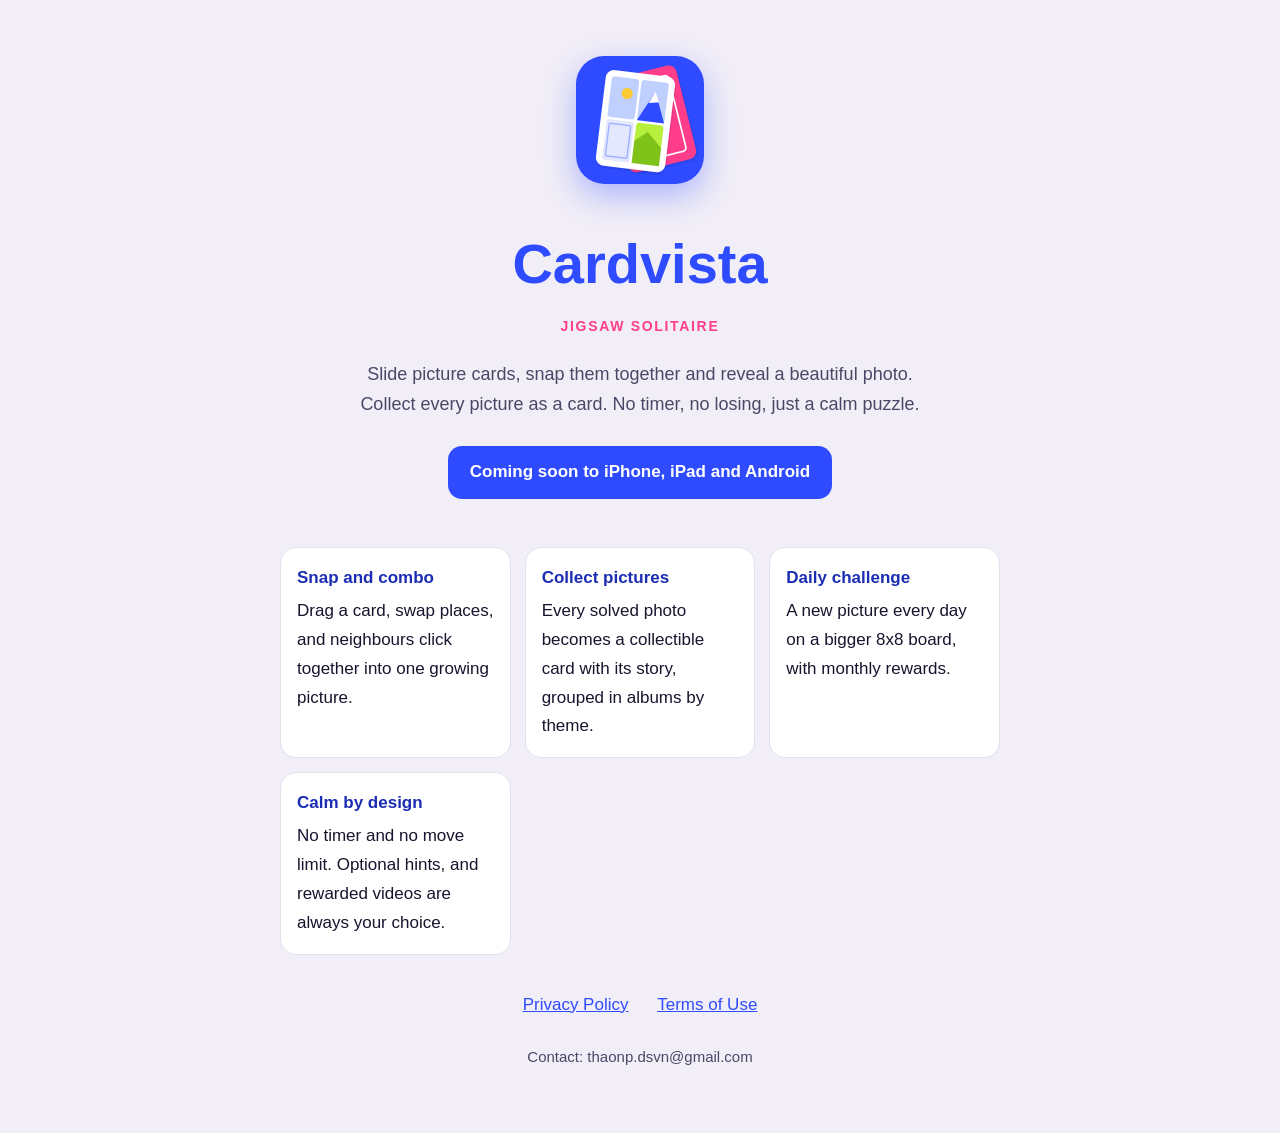
==== index.html @ 9e53ef34 "Add files via upload" ====
<!DOCTYPE html>
<html lang="en">
<head>
<meta charset="utf-8">
<meta name="viewport" content="width=device-width, initial-scale=1">
<title>Cardvista: Jigsaw Solitaire</title>
<meta name="description" content="Cardvista: Jigsaw Solitaire. Slide picture cards, snap them together and reveal beautiful photos. A relaxing puzzle with no timer and no losing.">
<link rel="icon" type="image/png" href="icon.png">
<link rel="stylesheet" href="style.css">
</head>
<body>
<div class="hero">
  <img src="icon.png" alt="Cardvista icon" width="128" height="128">
  <h1>Cardvista</h1>
  <p class="tag">Jigsaw Solitaire</p>
  <p class="pitch">Slide picture cards, snap them together and reveal a beautiful photo. Collect every picture as a card. No timer, no losing, just a calm puzzle.</p>
  <span class="soon">Coming soon to iPhone, iPad and Android</span>
</div>
<div class="feat">
  <div><b>Snap and combo</b>Drag a card, swap places, and neighbours click together into one growing picture.</div>
  <div><b>Collect pictures</b>Every solved photo becomes a collectible card with its story, grouped in albums by theme.</div>
  <div><b>Daily challenge</b>A new picture every day on a bigger 8x8 board, with monthly rewards.</div>
  <div><b>Calm by design</b>No timer and no move limit. Optional hints, and rewarded videos are always your choice.</div>
</div>
<div class="links">
  <a href="privacy.html">Privacy Policy</a>
  <a href="terms.html">Terms of Use</a>
</div>
<footer class="wrap" style="text-align:center;padding-top:24px">Contact: thaonp.dsvn@gmail.com</footer>
</body>
</html>
---- style.css ----
:root{--cobalt:#2E4BFF;--cobalt7:#1B2DB3;--ink:#18142E;--ink6:#4C4766;--paper:#fff;--table:#F1EEF7;--line:#E4E0EE;--pink:#FF3D8B}
*{margin:0;padding:0;box-sizing:border-box}
body{font-family:-apple-system,BlinkMacSystemFont,"Segoe UI",Roboto,Helvetica,Arial,sans-serif;background:var(--table);color:var(--ink);line-height:1.7;font-size:17px}
.wrap{max-width:760px;margin:0 auto;padding:40px 20px 64px}
header a{font-weight:800;font-size:22px;color:var(--cobalt);text-decoration:none}
h1{font-size:32px;margin:24px 0 4px;color:var(--ink)}
h2{font-size:21px;margin:30px 0 8px;color:var(--cobalt7)}
.date{color:var(--ink6);margin-bottom:28px}
p,li{margin-bottom:10px}ul{padding-left:22px}
a{color:var(--cobalt)}
code{background:#E3E8FF;padding:1px 6px;border-radius:6px;font-size:15px}
table{border-collapse:collapse;width:100%;margin:10px 0 16px;font-size:15px;background:var(--paper)}
th,td{border:1px solid var(--line);padding:8px 10px;text-align:left;vertical-align:top}th{background:#E3E8FF}
footer{margin-top:40px;color:var(--ink6);font-size:15px}
/* landing */
.hero{text-align:center;padding:56px 20px 8px}
.hero img{width:128px;height:128px;border-radius:28px;box-shadow:0 12px 32px rgba(46,75,255,.35)}
.hero h1{font-size:clamp(36px,8vw,56px);margin-top:22px;color:var(--cobalt)}
.hero .tag{font-weight:800;color:var(--pink);letter-spacing:.12em;text-transform:uppercase;font-size:14px;margin-top:4px}
.hero .pitch{max-width:560px;margin:20px auto 0;font-size:18px;color:var(--ink6)}
.soon{display:inline-block;margin-top:26px;padding:12px 22px;border-radius:14px;background:var(--cobalt);color:#fff;font-weight:800}
.feat{max-width:760px;margin:40px auto 0;padding:0 20px;display:grid;grid-template-columns:repeat(auto-fit,minmax(220px,1fr));gap:14px}
.feat div{background:var(--paper);border:1px solid var(--line);border-radius:16px;padding:16px}
.feat b{display:block;color:var(--cobalt7);margin-bottom:4px}
.links{text-align:center;margin-top:36px}.links a{margin:0 12px}
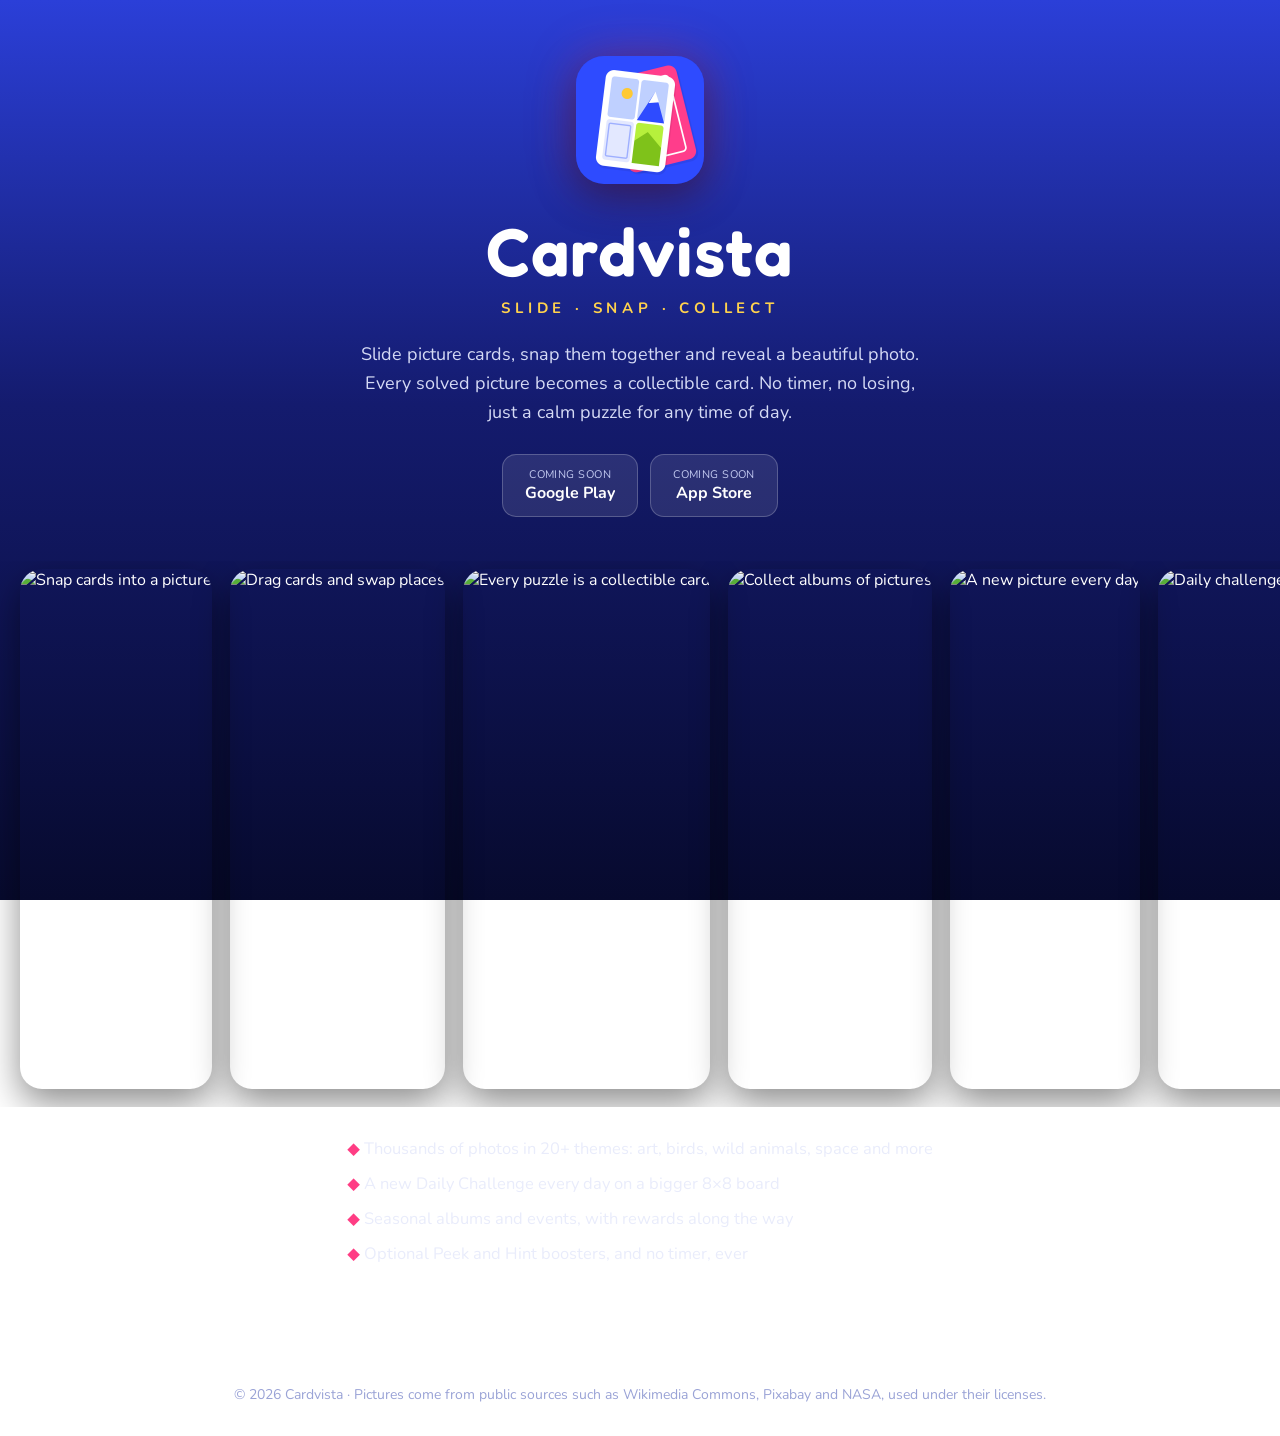
==== commit 7a85a85e: "Add files via upload" ====
--- a/index.html
+++ b/index.html
@@ -4,28 +4,117 @@
 <meta charset="utf-8">
 <meta name="viewport" content="width=device-width, initial-scale=1">
 <title>Cardvista: Jigsaw Solitaire</title>
-<meta name="description" content="Cardvista: Jigsaw Solitaire. Slide picture cards, snap them together and reveal beautiful photos. A relaxing puzzle with no timer and no losing.">
+<meta name="description" content="Cardvista: Jigsaw Solitaire. Slide picture cards, snap them together and reveal beautiful photos. A relaxing puzzle with no timer, a new picture every day and albums to collect.">
+<meta property="og:title" content="Cardvista: Jigsaw Solitaire">
+<meta property="og:description" content="Slide picture cards, snap them together and reveal a beautiful photo. No timer, no losing.">
+<meta property="og:image" content="https://cardvista.vipapp.info/icon.png">
 <link rel="icon" type="image/png" href="icon.png">
-<link rel="stylesheet" href="style.css">
+<link rel="preconnect" href="https://fonts.googleapis.com">
+<link rel="preconnect" href="https://fonts.gstatic.com" crossorigin>
+<link href="https://fonts.googleapis.com/css2?family=Fredoka:wght@500;600&family=Nunito:wght@400;700&display=swap" rel="stylesheet">
+<style>
+  * { margin: 0; padding: 0; box-sizing: border-box; }
+  body {
+    font-family: "Nunito", system-ui, sans-serif;
+    background: linear-gradient(180deg, #2B3FD8 0%, #141B6E 45%, #070A2E 100%);
+    background-attachment: fixed;
+    color: #fff; min-height: 100vh;
+    display: flex; flex-direction: column; align-items: center;
+    text-align: center; padding: 56px 0 32px;
+  }
+  .hero { padding: 0 20px; display: flex; flex-direction: column; align-items: center; }
+  .icon {
+    width: 128px; height: 128px; border-radius: 28px;
+    box-shadow: 0 12px 40px rgba(0,0,0,.45), 0 0 48px rgba(255,61,132,.35);
+  }
+  h1 {
+    font-family: "Fredoka", sans-serif; font-weight: 600;
+    font-size: clamp(42px, 9vw, 68px); letter-spacing: .02em; margin-top: 26px;
+  }
+  .tagline {
+    color: #FFD24D; font-weight: 700; letter-spacing: .32em;
+    font-size: clamp(12px, 2.5vw, 15px); margin-top: 6px;
+  }
+  .pitch {
+    max-width: 580px; margin-top: 22px; font-size: 18px;
+    line-height: 1.6; color: #D5DAF5;
+  }
+  .soon {
+    margin-top: 28px; display: flex; gap: 12px; flex-wrap: wrap; justify-content: center;
+  }
+  .pill {
+    display: inline-flex; align-items: center; gap: 8px;
+    padding: 12px 22px; border-radius: 14px; font-weight: 700; font-size: 15px;
+    background: rgba(255,255,255,.1); border: 1px solid rgba(255,255,255,.22); color: #fff;
+  }
+  .pill small { display: block; font-weight: 400; font-size: 11px; color: #C2C9F0; letter-spacing: .04em; }
+  .pill b { display: block; font-size: 16px; }
+  .shots {
+    width: 100%; margin-top: 44px; padding: 8px 20px 18px;
+    display: flex; gap: 18px; overflow-x: auto; scroll-snap-type: x mandatory;
+    -webkit-overflow-scrolling: touch;
+  }
+  .shots img {
+    flex: 0 0 auto; height: min(62vh, 520px); width: auto; border-radius: 22px;
+    box-shadow: 0 14px 36px rgba(0,0,0,.45); scroll-snap-align: center;
+  }
+  /* căn giữa khi vừa, cuộn từ đầu khi tràn (justify-content:center sẽ cắt mất đầu dải) */
+  .shots img:first-child { margin-left: auto; }
+  .shots img:last-child { margin-right: auto; }
+  ul.features {
+    list-style: none; margin-top: 30px; display: grid; gap: 12px; padding: 0 20px;
+    font-size: 16.5px; color: #E9ECFB; text-align: left;
+  }
+  ul.features li::before { content: "◆ "; color: #FF3D84; }
+  .links { margin-top: 30px; display: flex; gap: 14px; flex-wrap: wrap; justify-content: center; padding: 0 20px; }
+  .links a {
+    color: #fff; text-decoration: none; font-weight: 700; font-size: 15px;
+    padding: 10px 18px; border-radius: 12px; border: 1px solid rgba(255,255,255,.3);
+  }
+  .links a:hover { background: rgba(255,255,255,.12); }
+  footer { margin-top: auto; padding: 48px 20px 0; font-size: 14px; color: #9AA3D6; }
+  footer a { color: #B9C6FF; text-decoration: none; }
+  footer a:hover { text-decoration: underline; }
+</style>
 </head>
 <body>
-<div class="hero">
-  <img src="icon.png" alt="Cardvista icon" width="128" height="128">
-  <h1>Cardvista</h1>
-  <p class="tag">Jigsaw Solitaire</p>
-  <p class="pitch">Slide picture cards, snap them together and reveal a beautiful photo. Collect every picture as a card. No timer, no losing, just a calm puzzle.</p>
-  <span class="soon">Coming soon to iPhone, iPad and Android</span>
-</div>
-<div class="feat">
-  <div><b>Snap and combo</b>Drag a card, swap places, and neighbours click together into one growing picture.</div>
-  <div><b>Collect pictures</b>Every solved photo becomes a collectible card with its story, grouped in albums by theme.</div>
-  <div><b>Daily challenge</b>A new picture every day on a bigger 8x8 board, with monthly rewards.</div>
-  <div><b>Calm by design</b>No timer and no move limit. Optional hints, and rewarded videos are always your choice.</div>
-</div>
-<div class="links">
-  <a href="privacy.html">Privacy Policy</a>
-  <a href="terms.html">Terms of Use</a>
-</div>
-<footer class="wrap" style="text-align:center;padding-top:24px">Contact: thaonp.dsvn@gmail.com</footer>
+  <div class="hero">
+    <img class="icon" src="icon.png" alt="Cardvista icon" width="128" height="128">
+    <h1>Cardvista</h1>
+    <div class="tagline">SLIDE · SNAP · COLLECT</div>
+    <p class="pitch">
+      Slide picture cards, snap them together and reveal a beautiful photo.
+      Every solved picture becomes a collectible card. No timer, no losing,
+      just a calm puzzle for any time of day.
+    </p>
+    <div class="soon">
+      <span class="pill"><span><small>COMING SOON</small><b>Google Play</b></span></span>
+      <span class="pill"><span><small>COMING SOON</small><b>App Store</b></span></span>
+    </div>
+  </div>
+
+  <div class="shots" aria-label="Screenshots">
+    <img src="img/01_game_h9.jpg" alt="Snap cards into a picture" loading="lazy">
+    <img src="img/02_game0.jpg" alt="Drag cards and swap places" loading="lazy">
+    <img src="img/03_game_h16.jpg" alt="Every puzzle is a collectible card" loading="lazy">
+    <img src="img/04_album.jpg" alt="Collect albums of pictures" loading="lazy">
+    <img src="img/05_daily.jpg" alt="A new picture every day" loading="lazy">
+    <img src="img/06_daily_h6.jpg" alt="Daily challenge with big rewards" loading="lazy">
+  </div>
+
+  <ul class="features">
+    <li>Thousands of photos in 20+ themes: art, birds, wild animals, space and more</li>
+    <li>A new Daily Challenge every day on a bigger 8×8 board</li>
+    <li>Seasonal albums and events, with rewards along the way</li>
+    <li>Optional Peek and Hint boosters, and no timer, ever</li>
+  </ul>
+
+  <div class="links">
+    <a href="privacy.html">Privacy Policy</a>
+    <a href="terms.html">Terms of Use</a>
+    <a href="mailto:thaonp.dsvn@gmail.com">Contact</a>
+  </div>
+
+  <footer>© 2026 Cardvista · Pictures come from public sources such as Wikimedia Commons, Pixabay and NASA, used under their licenses.</footer>
 </body>
 </html>
